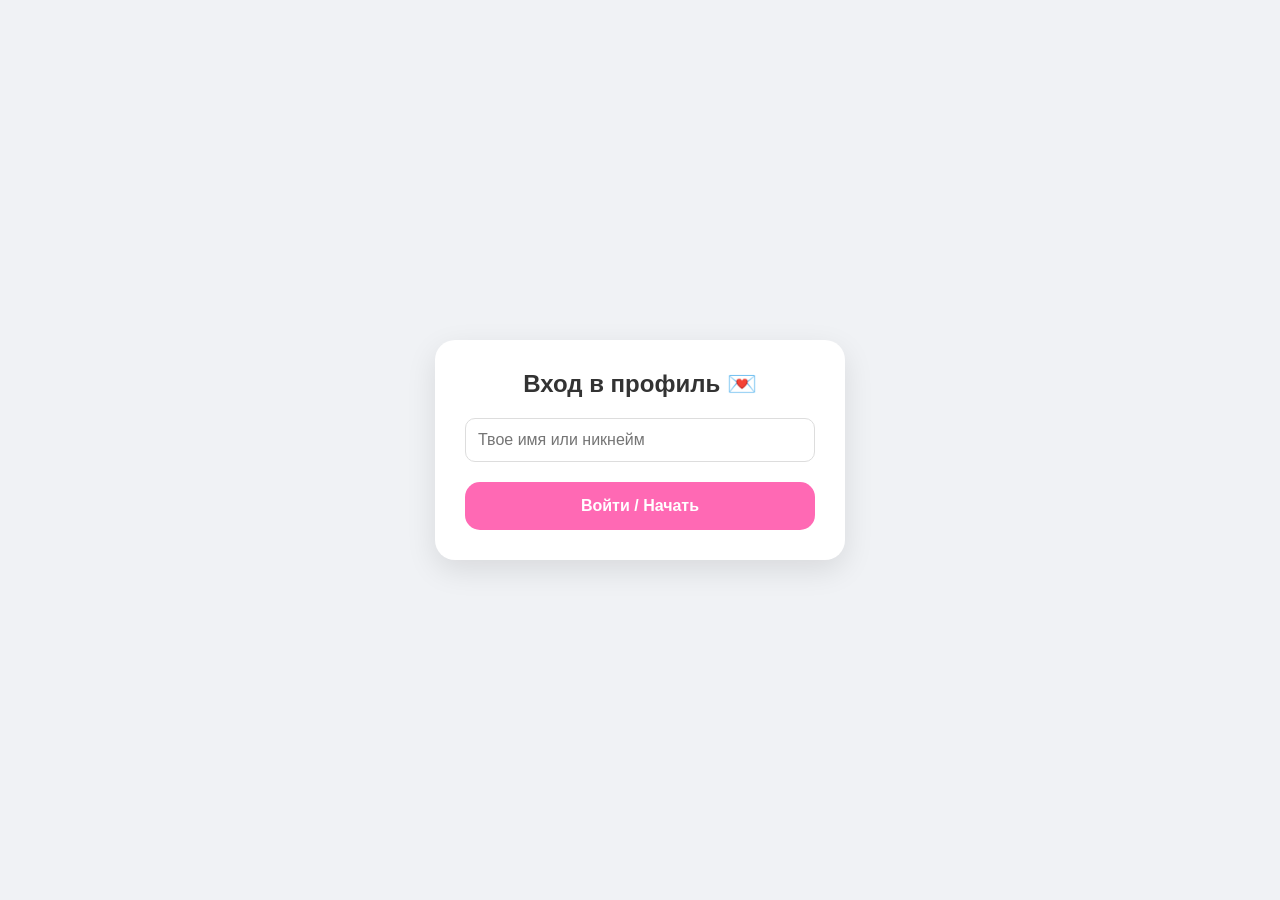
==== builder.html @ 4a89cd33 "new project" ====
<!DOCTYPE html>
<html lang="ru">
<head>
    <meta charset="UTF-8">
    <meta name="viewport" content="width=device-width, initial-scale=1.0">
    <title>Конструктор Живой Открытки</title>
    <link rel="stylesheet" href="builder.css">
</head>
<body>

    <!-- ЭКРАН 1: АВТОРИЗАЦИЯ -->
    <div id="screen-auth" class="screen">
        <div class="auth-box">
            <h2>Вход в профиль 💌</h2>
            <input type="text" id="usernameInput" placeholder="Твое имя или никнейм">
            <button class="generate-btn" style="margin-top: 5px;" onclick="login()">Войти / Начать</button>
        </div>
    </div>

    <!-- ЭКРАН 2: ДАШБОРД (ВЫБОР ТЕМЫ) -->
    <div id="screen-dashboard" class="screen">
        <div class="dashboard-header">
            <div style="font-weight: bold; font-size: 18px;">Привет, <span id="userNameDisplay">Имя</span>! 👋</div>
            <button class="logout-btn" onclick="logout()">Выйти</button>
        </div>

        <h3 style="color: #333; margin-top: 0; align-self: flex-start;">Для кого создаем открытку?</h3>
        <!-- Сетка плиток (Темы) -->
        <div class="themes-grid" id="themesContainer"></div>

        <!-- Секция сохраненных открыток -->
        <div class="saved-cards-section">
            <h3 style="color: #333; margin-top: 0;">Мои открытки 🗂️</h3>
            <div id="savedCardsContainer">
                <!-- Сюда скрипт вставит купленные открытки -->
            </div>
        </div>
    </div>

    <!-- ЭКРАН 3: КОНСТРУКТОР -->
    <div id="screen-builder" class="screen">
        <button class="nav-btn" style="background: #95a5a6; margin-bottom: 15px; align-self: flex-start;" onclick="showScreen('screen-dashboard')">⬅ Назад к темам</button>

        <div class="builder-container">
            <div class="header">
                <button class="nav-btn" id="prevBtn" onclick="prevSlide()">&lt;</button>
                <span id="slideCounter">Карточка 1 / 1</span>
                <button class="nav-btn" id="nextBtn" onclick="nextSlide()">&gt;</button>
                <button class="add-btn" onclick="addSlide()">+ Добавить</button>
            </div>

            <div class="card-editor">
                <!-- Поле названия (будет видно только на 1-м слайде) -->
                <input type="text" id="cardNameInput" placeholder="Название открытки (напр: Маме)" oninput="saveCardName()" style="border: 2px solid #ff69b4; background: #fff0f5;">

                <input type="text" id="headerInput" placeholder="Заголовок (например: Привет!)" oninput="saveCurrentSlide()">
                
                <div class="image-selector" onclick="openGifModal()">
                    <span id="imagePlaceholderText">Нажми, чтобы выбрать GIF</span>
                    <img id="imagePreview" src="" alt="Выбранная гифка" style="display: none;">
                </div>

                <textarea id="messageInput" placeholder="Основной текст сообщения..." oninput="saveCurrentSlide()"></textarea>

                <!-- Кнопка удаления -->
                <button class="delete-btn" id="deleteSlideBtn" onclick="deleteSlide()">🗑️ Удалить эту карточку</button>
            </div>

            <button class="generate-btn" onclick="finishCard()">Готово! (Перейти к отправке)</button>

            <!-- Модалка ГИФОК -->
            <div class="gif-modal" id="gifModal">
                <div class="close-modal" onclick="closeGifModal()">✖ Закрыть</div>
                <h3 style="margin-top: 0;">Выбери категорию:</h3>
                <div id="categoryTags" class="tags-container"></div>
                <div class="custom-url-box">
                    <input type="text" id="customUrlInput" placeholder="Или вставь свою ссылку на картинку...">
                    <button onclick="useCustomUrl()">Ок</button>
                </div>
                <div class="gif-grid" id="gifResults"></div>
            </div>

            <!-- Модалка ФИНАЛА (Оплата/Скачивание) -->
            <div class="gif-modal" id="finishModal">
                <div class="close-modal" onclick="closeFinishModal()">✖ Закрыть</div>
                
                <div id="paywallStep">
                    <h2 style="text-align: center; margin-top:0;">Открытка готова! 🎉</h2>
                    <p style="text-align: center; color: #555;">Оплатите, чтобы скачать или отправить.</p>
                    <button class="generate-btn" style="background: #f1c40f; color: #333;" onclick="simulatePayment()">Оплатить 99₽ (Заглушка)</button>
                </div>

                <div id="actionStep" style="display: none; text-align: center;">
                    <h2 style="margin-top:0;">Успешно! 💖</h2>
                    <div style="display: flex; gap: 10px; flex-direction: column;">
                        <button class="generate-btn" style="margin-top: 0; background: #25D366;" onclick="shareCard()">📲 Отправить в чат</button>
                        <button class="generate-btn" style="margin-top: 0; background: #3498db;" onclick="downloadCard()">📥 Скачать файл</button>
                        <button class="generate-btn" style="margin-top: 0; background: #95a5a6;" onclick="goToDashboard()">🏠 На главную</button>
                    </div>
                </div>
            </div>
        </div>
    </div>

    <script src="gifs.js" defer></script>
    <script src="builder.js" defer></script>
</body>
</html>
---- builder.css ----
body {
    font-family: 'Segoe UI', Tahoma, Geneva, Verdana, sans-serif;
    background-color: #f0f2f5;
    margin: 0;
    display: flex;
    justify-content: center;
    align-items: center;
    min-height: 100vh;
    overflow-x: hidden; /* Защита от горизонтального скролла */
}

/* --- СИСТЕМА ЭКРАНОВ (Именно она у тебя сломалась) --- */
.screen {
    display: none !important; /* Строго скрываем все экраны */
    width: 100%;
    max-width: 450px;
    flex-direction: column;
    align-items: center;
    padding: 20px;
    box-sizing: border-box;
}

.screen.active {
    display: flex !important; /* Строго показываем только активный */
    animation: fadeInStandard 0.4s ease-in-out;
}

/* --- ВХОД И РЕГИСТРАЦИЯ --- */
.auth-box {
    background: white; padding: 30px; border-radius: 20px;
    box-shadow: 0 10px 30px rgba(0,0,0,0.1); width: 100%; text-align: center;
    box-sizing: border-box;
}
.auth-box h2 { margin-top: 0; color: #333; }
.auth-box input { margin-bottom: 15px; }

/* --- ДАШБОРД И ПЛИТКИ --- */
.dashboard-header {
    background: white; padding: 20px; border-radius: 20px;
    box-shadow: 0 5px 15px rgba(0,0,0,0.05); width: 100%;
    margin-bottom: 20px; display: flex; justify-content: space-between;
    align-items: center; box-sizing: border-box;
}
.logout-btn { background: #e74c3c; color: white; border: none; padding: 8px 15px; border-radius: 10px; cursor: pointer; }

.themes-grid { display: grid; grid-template-columns: 1fr 1fr; gap: 15px; width: 100%; }
.theme-tile {
    height: 120px; border-radius: 20px; border: none;
    color: white; font-size: 16px; font-weight: bold;
    text-shadow: 0 2px 4px rgba(0,0,0,0.5); cursor: pointer; 
    box-shadow: 0 5px 15px rgba(0,0,0,0.1); transition: transform 0.2s; 
    display: flex; justify-content: center; align-items: center; text-align: center; padding: 10px;
}
.theme-tile:hover { transform: scale(1.05); }

/* --- СОХРАНЕННЫЕ ОТКРЫТКИ --- */
.saved-cards-section { width: 100%; margin-top: 30px; text-align: left; }
.saved-card-item {
    background: white; padding: 15px; border-radius: 15px;
    box-shadow: 0 4px 10px rgba(0,0,0,0.05); display: flex; 
    justify-content: space-between; align-items: center; margin-bottom: 10px;
}
.saved-card-info h4 { margin: 0 0 5px 0; color: #333; }
.saved-card-info p { margin: 0; font-size: 12px; color: #888; }
.download-mini-btn {
    background: #3498db; color: white; border: none;
    padding: 8px 12px; border-radius: 10px; cursor: pointer; font-size: 14px; font-weight: bold;
}

/* --- БИЛДЕР (ОТКРЫТКА) --- */
.builder-container {
    background: white; padding: 20px; border-radius: 20px;
    box-shadow: 0 10px 30px rgba(0,0,0,0.1); width: 100%; box-sizing: border-box; position: relative;
}

.header { display: flex; justify-content: space-between; align-items: center; margin-bottom: 20px; }
.nav-btn, .add-btn { color: white; border: none; padding: 8px 15px; border-radius: 10px; cursor: pointer; font-weight: bold; }
.nav-btn { background: #bdc3c7; }
.nav-btn:disabled { opacity: 0.5; cursor: not-allowed; }
.add-btn { background: #2ecc71; }
.delete-btn {
    background: #e74c3c; color: white; border: none; padding: 12px; border-radius: 10px;
    font-size: 16px; font-weight: bold; cursor: pointer; width: 100%; margin-top: 5px; transition: 0.2s;
}
.delete-btn:disabled { background: #f5b7b1; cursor: not-allowed; }

.card-editor { display: flex; flex-direction: column; gap: 15px; }
input[type="text"], textarea {
    width: 100%; padding: 12px; border: 1px solid #ddd;
    border-radius: 10px; font-size: 16px; box-sizing: border-box; font-family: inherit;
}
textarea { resize: vertical; min-height: 120px; }

.image-selector {
    border: 2px dashed #ff69b4; border-radius: 15px; height: 200px;
    display: flex; justify-content: center; align-items: center; cursor: pointer;
    background-color: #fff0f5; color: #ff69b4; font-weight: bold; overflow: hidden; position: relative;
}
.image-selector img {
    width: 100%; height: 100%; object-fit: contain; position: absolute; top: 0; left: 0; background: white;
}

/* --- ОКНА (МОДАЛКИ) И ТЕГИ --- */
.gif-modal {
    display: none; position: absolute; top: 0; left: 0; width: 100%; height: 100%;
    background: white; border-radius: 20px; z-index: 100; flex-direction: column;
    padding: 20px; box-sizing: border-box; box-shadow: 0 10px 30px rgba(0,0,0,0.2);
}
.close-modal { align-self: flex-end; cursor: pointer; color: #888; font-weight: bold; margin-bottom: 10px; }

.tags-container {
    display: flex; gap: 10px; overflow-x: auto; white-space: nowrap; flex-wrap: nowrap;
    padding-bottom: 10px; -ms-overflow-style: none; scrollbar-width: none;
}
.tags-container::-webkit-scrollbar { display: none; }
.tags-container button { flex-shrink: 0; }

.custom-url-box { display: flex; gap: 10px; margin-bottom: 15px; }
.custom-url-box button { padding: 10px; background: #2ecc71; color: white; border: none; border-radius: 8px; cursor: pointer; }

.gif-grid { display: flex; flex-wrap: wrap; gap: 10px; overflow-y: auto; }
.gif-grid img { width: calc(50% - 5px); height: 120px; object-fit: cover; border-radius: 10px; cursor: pointer; }

.generate-btn {
    width: 100%; margin-top: 20px; padding: 15px; background: #ff69b4; color: white; border: none;
    border-radius: 15px; font-size: 16px; font-weight: bold; cursor: pointer;
}

.fade-transition { animation: fadeInStandard 0.4s ease-in-out; }
@keyframes fadeInStandard {
    0% { opacity: 0; transform: translateY(10px); }
    100% { opacity: 1; transform: translateY(0); }
}
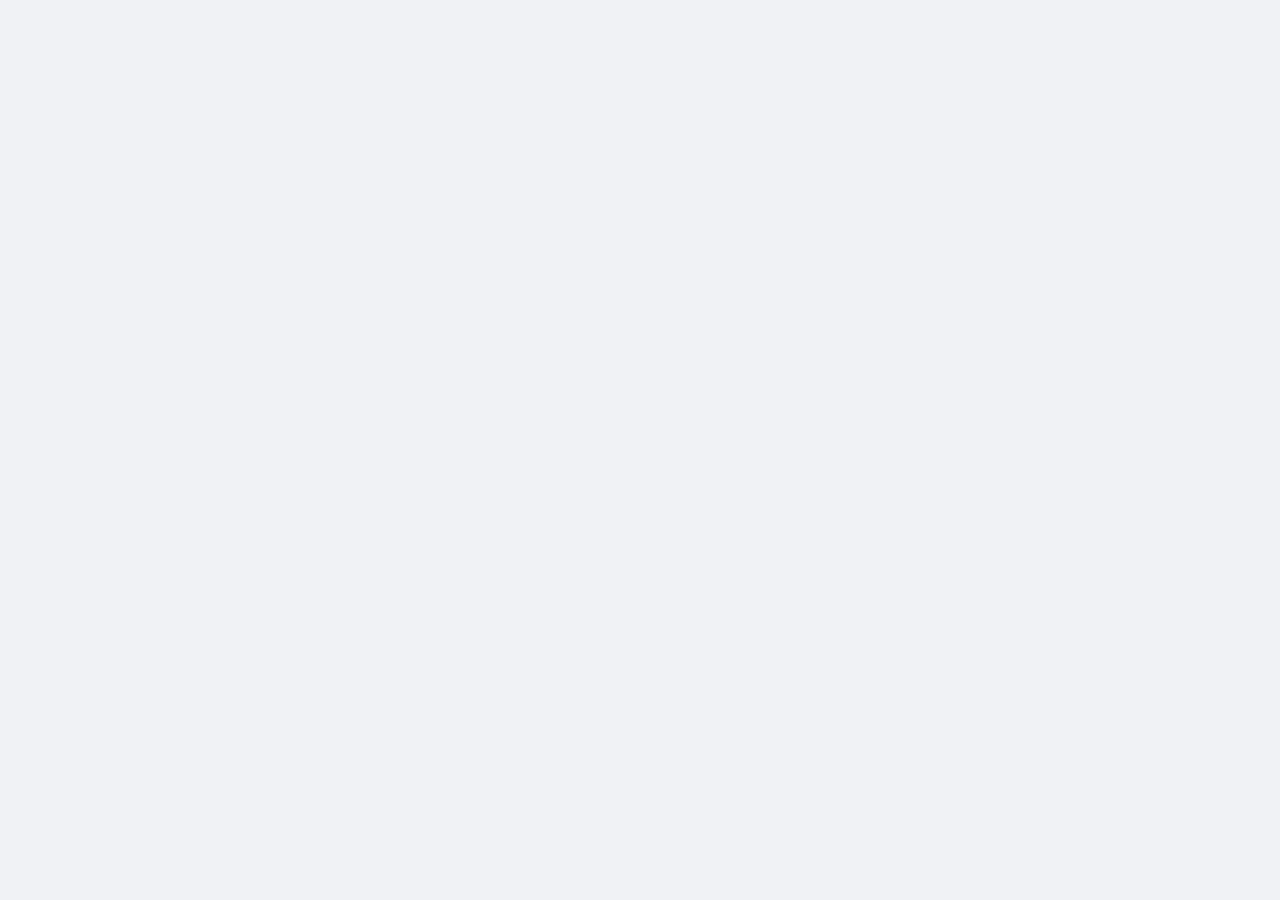
==== commit cad59432: "Кнопоки в билдере" ====
--- a/builder.html
+++ b/builder.html
@@ -5,6 +5,7 @@
     <meta name="viewport" content="width=device-width, initial-scale=1.0">
     <title>Конструктор Живой Открытки</title>
     <link rel="stylesheet" href="builder.css">
+    <script src="https://cdnjs.cloudflare.com/ajax/libs/lz-string/1.5.0/lz-string.min.js"></script>
 </head>
 <body>
 
--- a/builder.css
+++ b/builder.css
@@ -74,10 +74,15 @@
 }
 
 .header { display: flex; justify-content: space-between; align-items: center; margin-bottom: 20px; }
-.nav-btn, .add-btn { color: white; border: none; padding: 8px 15px; border-radius: 10px; cursor: pointer; font-weight: bold; }
+.nav-btn, .add-btn { color: white; border: none; padding: 6px 12px; border-radius: 10px; cursor: pointer; font-weight: bold; }
 .nav-btn { background: #bdc3c7; }
 .nav-btn:disabled { opacity: 0.5; cursor: not-allowed; }
-.add-btn { background: #2ecc71; }
+.add-btn { 
+    background: #2ecc71; 
+    padding: 6px 10px; /* Уменьшаем отступы внутри кнопки (было 8px 15px) */
+    font-size: 13px;   /* Уменьшаем размер самого текста */
+    margin-left: 5px;  /* Небольшой отступ слева, чтобы не прилипала к стрелочке */
+}
 .delete-btn {
     background: #e74c3c; color: white; border: none; padding: 12px; border-radius: 10px;
     font-size: 16px; font-weight: bold; cursor: pointer; width: 100%; margin-top: 5px; transition: 0.2s;
@@ -130,4 +135,11 @@
 @keyframes fadeInStandard {
     0% { opacity: 0; transform: translateY(10px); }
     100% { opacity: 1; transform: translateY(0); }
+}
+
+#slideCounter {
+    font-size: 13px; /* Делаем шрифт меньше (стандартный около 16px) */
+    color: #666; /* Чуть приглушаем цвет, чтобы не отвлекал от кнопок */
+    text-align: center;
+    flex-grow: 1; /* Чтобы счетчик ровно стоял по центру между кнопками */
 }
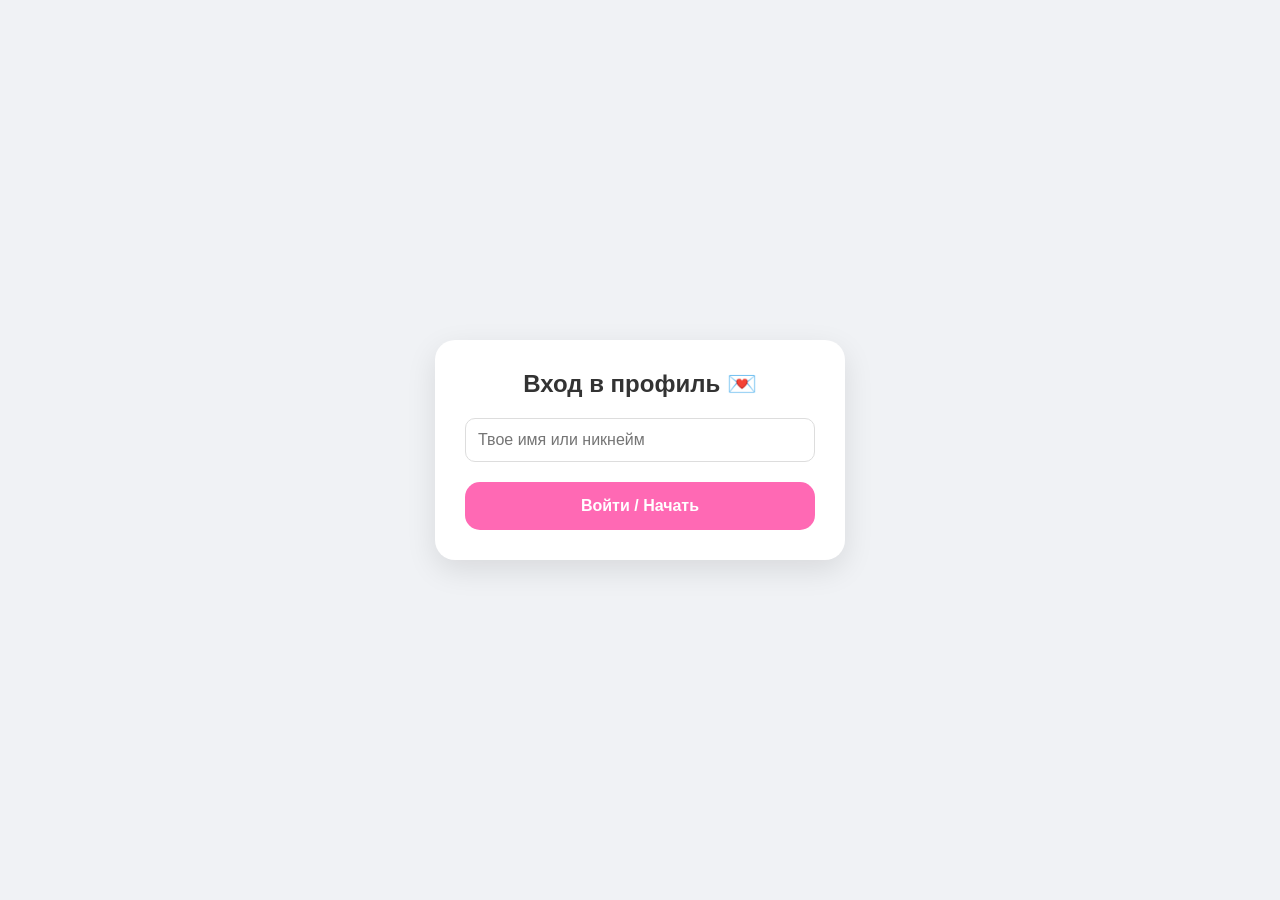
==== commit f7d8e391: "я хуй знает, был белый экран потом чето я нахуярил и всерм стало" ====
--- a/builder.html
+++ b/builder.html
@@ -4,8 +4,8 @@
     <meta charset="UTF-8">
     <meta name="viewport" content="width=device-width, initial-scale=1.0">
     <title>Конструктор Живой Открытки</title>
+    <script src="https://cdnjs.cloudflare.com/ajax/libs/lz-string/1.5.0/lz-string.min.js"></script>
     <link rel="stylesheet" href="builder.css">
-    <script src="https://cdnjs.cloudflare.com/ajax/libs/lz-string/1.5.0/lz-string.min.js"></script>
 </head>
 <body>
 
@@ -103,7 +103,7 @@
         </div>
     </div>
 
-    <script src="gifs.js" defer></script>
-    <script src="builder.js" defer></script>
+    <script src="gifs.js" ></script>
+    <script src="builder.js" ></script>
 </body>
 </html>
--- a/builder.css
+++ b/builder.css
@@ -74,6 +74,12 @@
 }
 
 .header { display: flex; justify-content: space-between; align-items: center; margin-bottom: 20px; }
+#slideCounter {
+    font-size: 13px; /* Делаем шрифт меньше (стандартный около 16px) */
+    color: #666; /* Чуть приглушаем цвет, чтобы не отвлекал от кнопок */
+    text-align: center;
+    flex-grow: 1; /* Чтобы счетчик ровно стоял по центру между кнопками */
+}
 .nav-btn, .add-btn { color: white; border: none; padding: 6px 12px; border-radius: 10px; cursor: pointer; font-weight: bold; }
 .nav-btn { background: #bdc3c7; }
 .nav-btn:disabled { opacity: 0.5; cursor: not-allowed; }
@@ -137,9 +143,3 @@
     100% { opacity: 1; transform: translateY(0); }
 }
 
-#slideCounter {
-    font-size: 13px; /* Делаем шрифт меньше (стандартный около 16px) */
-    color: #666; /* Чуть приглушаем цвет, чтобы не отвлекал от кнопок */
-    text-align: center;
-    flex-grow: 1; /* Чтобы счетчик ровно стоял по центру между кнопками */
-}
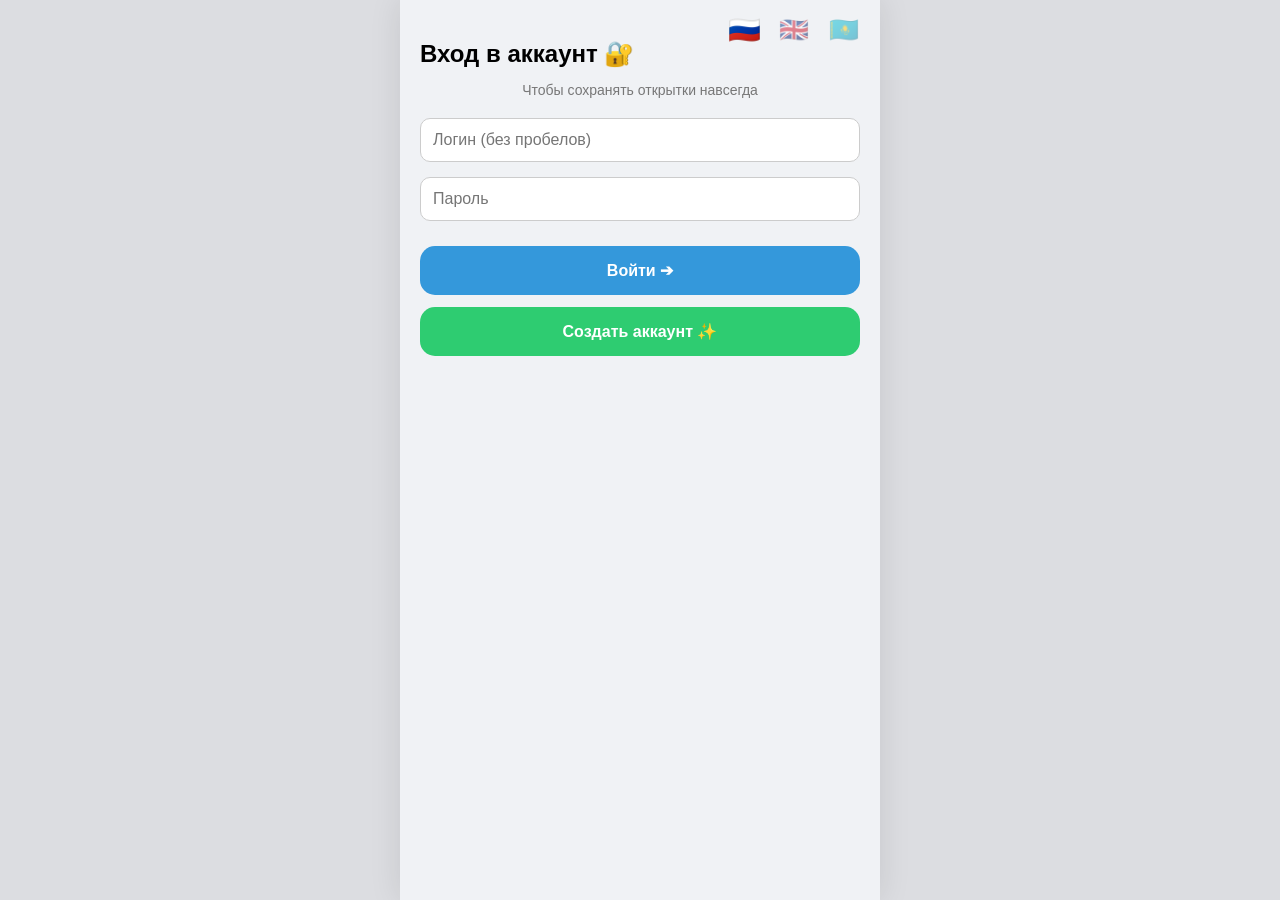
==== commit ae7863b4: "v0.5 worked версия" ====
--- a/builder.html
+++ b/builder.html
@@ -4,106 +4,206 @@
     <meta charset="UTF-8">
     <meta name="viewport" content="width=device-width, initial-scale=1.0">
     <title>Конструктор Живой Открытки</title>
-    <script src="https://cdnjs.cloudflare.com/ajax/libs/lz-string/1.5.0/lz-string.min.js"></script>
     <link rel="stylesheet" href="builder.css">
 </head>
 <body>
 
-    <!-- ЭКРАН 1: АВТОРИЗАЦИЯ -->
-    <div id="screen-auth" class="screen">
-        <div class="auth-box">
-            <h2>Вход в профиль 💌</h2>
-            <input type="text" id="usernameInput" placeholder="Твое имя или никнейм">
-            <button class="generate-btn" style="margin-top: 5px;" onclick="login()">Войти / Начать</button>
-        </div>
-    </div>
-
-    <!-- ЭКРАН 2: ДАШБОРД (ВЫБОР ТЕМЫ) -->
+    <div id="screen-auth" class="screen active">
+        <div style="position: absolute; top: 15px; right: 15px; display: flex; gap: 8px; z-index: 10;">
+            <button class="lang-btn" data-lang="ru" onclick="changeLang('ru')" style="background:none; border:none; cursor:pointer; font-size:24px; transition: 0.2s;">🇷🇺</button>
+            <button class="lang-btn" data-lang="en" onclick="changeLang('en')" style="background:none; border:none; cursor:pointer; font-size:24px; transition: 0.2s;">🇬🇧</button>
+            <button class="lang-btn" data-lang="kz" onclick="changeLang('kz')" style="background:none; border:none; cursor:pointer; font-size:24px; transition: 0.2s;">🇰🇿</button>
+        </div>
+
+        <div class="card" style="max-height: 420px; justify-content: center;">
+            <h2 style="margin-bottom: 5px;" data-i18n="auth_title">Вход в аккаунт 🔐</h2>
+            <p style="text-align: center; color: #777; font-size: 14px; margin-bottom: 20px;" data-i18n="auth_sub">Чтобы сохранять открытки навсегда</p>
+            
+            <input type="text" id="usernameInput" data-i18n="login_ph" placeholder="Логин (без пробелов)" style="width: 100%; padding: 12px; margin-bottom: 15px; border-radius: 10px; border: 1px solid #ccc; box-sizing: border-box; font-size: 16px;">
+            <input type="password" id="passwordInput" data-i18n="pass_ph" placeholder="Пароль" style="width: 100%; padding: 12px; margin-bottom: 25px; border-radius: 10px; border: 1px solid #ccc; box-sizing: border-box; font-size: 16px;">
+            
+            <button class="generate-btn" style="background: #3498db; margin-bottom: 12px; margin-top: 0;" onclick="loginUser()" data-i18n="btn_in">Войти ➔</button>
+            <button class="generate-btn" style="background: #2ecc71; margin-top: 0;" onclick="registerUser()" data-i18n="btn_up">Создать аккаунт ✨</button>
+        </div>
+    </div>
+
     <div id="screen-dashboard" class="screen">
-        <div class="dashboard-header">
-            <div style="font-weight: bold; font-size: 18px;">Привет, <span id="userNameDisplay">Имя</span>! 👋</div>
-            <button class="logout-btn" onclick="logout()">Выйти</button>
-        </div>
-
-        <h3 style="color: #333; margin-top: 0; align-self: flex-start;">Для кого создаем открытку?</h3>
-        <!-- Сетка плиток (Темы) -->
+        <div class="dashboard-header" style="display: flex; justify-content: space-between; align-items: center; margin-bottom: 20px; flex-wrap: wrap; gap: 10px; background: white; padding: 15px; border-radius: 15px; box-shadow: 0 4px 10px rgba(0,0,0,0.05);">
+            
+            <h2 style="margin: 0; font-size: 20px; color: #2c3e50;"><span id="greetingTextBase">Привет, </span><span id="userNameDisplay">Имя</span>! 👋</h2>
+            
+            <div style="display: flex; gap: 10px; align-items: center; flex-wrap: wrap;">
+                <div style="background: #f0f2f5; color: #2c3e50; padding: 8px 12px; border-radius: 10px; font-weight: bold; font-size: 15px; display: flex; align-items: center; gap: 8px;">
+                    💌 <span id="balanceDisplay">0</span>
+                </div>
+                <button onclick="openShopModal()" style="background: #f39c12; color: white; border: none; border-radius: 10px; padding: 8px 15px; cursor: pointer; font-weight: bold; font-size: 14px; box-shadow: 0 2px 5px rgba(0,0,0,0.1);" data-i18n="shop">Магазин 🛍️</button>
+                <button onclick="logout()" style="background: #e74c3c; color: white; border: none; border-radius: 10px; padding: 8px 15px; cursor: pointer; font-weight: bold; font-size: 14px; box-shadow: 0 2px 5px rgba(0,0,0,0.1);" data-i18n="logout">Выйти</button>
+                
+                <div style="display: flex; gap: 5px; background: #f0f2f5; padding: 4px 8px; border-radius: 10px;">
+                    <button class="lang-btn" data-lang="ru" onclick="changeLang('ru')" style="background:none; border:none; cursor:pointer; font-size:16px;">🇷🇺</button>
+                    <button class="lang-btn" data-lang="en" onclick="changeLang('en')" style="background:none; border:none; cursor:pointer; font-size:16px;">🇬🇧</button>
+                    <button class="lang-btn" data-lang="kz" onclick="changeLang('kz')" style="background:none; border:none; cursor:pointer; font-size:16px;">🇰🇿</button>
+                </div>
+            </div>
+        </div>
+
+        <div id="freeCardsDisplay" style="display: none; background: #e8f8f5; color: #16a085; padding: 12px; border-radius: 10px; margin-bottom: 20px; text-align: center; font-size: 15px; border: 1px dashed #1abc9c; width: 100%; box-sizing: border-box;"></div>
+
+        <h3 style="color: #333; margin-top: 0; align-self: flex-start;" data-i18n="themes_title">Для кого создаем открытку?</h3>
         <div class="themes-grid" id="themesContainer"></div>
 
-        <!-- Секция сохраненных открыток -->
         <div class="saved-cards-section">
-            <h3 style="color: #333; margin-top: 0;">Мои открытки 🗂️</h3>
-            <div id="savedCardsContainer">
-                <!-- Сюда скрипт вставит купленные открытки -->
-            </div>
-        </div>
-    </div>
-
-    <!-- ЭКРАН 3: КОНСТРУКТОР -->
+            <h3 style="color: #333; margin-top: 0;" data-i18n="my_cards">Мои открытки 🗂️</h3>
+            <div id="savedCardsContainer"></div>
+        </div>
+    </div>
+
     <div id="screen-builder" class="screen">
-        <button class="nav-btn" style="background: #95a5a6; margin-bottom: 15px; align-self: flex-start;" onclick="showScreen('screen-dashboard')">⬅ Назад к темам</button>
+        <button class="nav-btn" style="background: #95a5a6; margin-bottom: 15px; align-self: flex-start;" onclick="showScreen('screen-dashboard')" data-i18n="back_themes">⬅ Назад к темам</button>
 
         <div class="builder-container">
             <div class="header">
                 <button class="nav-btn" id="prevBtn" onclick="prevSlide()">&lt;</button>
                 <span id="slideCounter">Карточка 1 / 1</span>
                 <button class="nav-btn" id="nextBtn" onclick="nextSlide()">&gt;</button>
-                <button class="add-btn" onclick="addSlide()">+ Добавить</button>
+                <button class="add-btn" onclick="addSlide()" data-i18n="add_slide">+ Добавить</button>
             </div>
 
             <div class="card-editor">
-                <!-- Поле названия (будет видно только на 1-м слайде) -->
-                <input type="text" id="cardNameInput" placeholder="Название открытки (напр: Маме)" oninput="saveCardName()" style="border: 2px solid #ff69b4; background: #fff0f5;">
-
-                <input type="text" id="headerInput" placeholder="Заголовок (например: Привет!)" oninput="saveCurrentSlide()">
+                <input type="text" id="cardNameInput" data-i18n="card_name_ph" placeholder="Название открытки (напр: Маме)" oninput="saveCardName()" style="border: 2px solid #ff69b4; background: #fff0f5;">
+                <div id="interactiveFeaturesBlock" style="background: #fff4f4; padding: 15px; border-radius: 12px; margin-bottom: 15px; border: 1px dashed #ff9ff3;">
+                    <h4 style="margin-top: 0; margin-bottom: 10px; color: #f368e0;" data-i18n="int_features">Интерактивные фишки 🪄</h4>
+                    <input type="text" id="hiddenMessageInput" data-i18n="hidden_msg_ph" placeholder="Скрытое послание (появится по клику на 💖)" style="width: 100%; margin-bottom: 10px; padding: 10px; border-radius: 8px; border: 1px solid #ff9ff3; box-sizing: border-box;">
+                    <label style="display: flex; align-items: center; gap: 10px; cursor: pointer; color: #555; font-size: 14px; font-weight: bold;">
+                        <input type="checkbox" id="runawayBtnCheckbox" style="transform: scale(1.2);"> <span data-i18n="runaway_btn">Добавить убегающую кнопку "Закрыть" 🏃‍♂️</span>
+                    </label>
+                </div>
+                <input type="text" id="headerInput" data-i18n="header_ph" placeholder="Заголовок (например: Привет!)" oninput="saveCurrentSlide()">
                 
                 <div class="image-selector" onclick="openGifModal()">
-                    <span id="imagePlaceholderText">Нажми, чтобы выбрать GIF</span>
+                    <span id="imagePlaceholderText" data-i18n="img_ph">Нажми, чтобы выбрать GIF</span>
                     <img id="imagePreview" src="" alt="Выбранная гифка" style="display: none;">
                 </div>
 
-                <textarea id="messageInput" placeholder="Основной текст сообщения..." oninput="saveCurrentSlide()"></textarea>
-
-                <!-- Кнопка удаления -->
-                <button class="delete-btn" id="deleteSlideBtn" onclick="deleteSlide()">🗑️ Удалить эту карточку</button>
-            </div>
-
-            <button class="generate-btn" onclick="finishCard()">Готово! (Перейти к отправке)</button>
-
-            <!-- Модалка ГИФОК -->
-            <div class="gif-modal" id="gifModal">
-                <div class="close-modal" onclick="closeGifModal()">✖ Закрыть</div>
-                <h3 style="margin-top: 0;">Выбери категорию:</h3>
-                <div id="categoryTags" class="tags-container"></div>
-                <div class="custom-url-box">
-                    <input type="text" id="customUrlInput" placeholder="Или вставь свою ссылку на картинку...">
-                    <button onclick="useCustomUrl()">Ок</button>
-                </div>
-                <div class="gif-grid" id="gifResults"></div>
-            </div>
-
-            <!-- Модалка ФИНАЛА (Оплата/Скачивание) -->
-            <div class="gif-modal" id="finishModal">
-                <div class="close-modal" onclick="closeFinishModal()">✖ Закрыть</div>
-                
-                <div id="paywallStep">
-                    <h2 style="text-align: center; margin-top:0;">Открытка готова! 🎉</h2>
-                    <p style="text-align: center; color: #555;">Оплатите, чтобы скачать или отправить.</p>
-                    <button class="generate-btn" style="background: #f1c40f; color: #333;" onclick="simulatePayment()">Оплатить 99₽ (Заглушка)</button>
-                </div>
-
-                <div id="actionStep" style="display: none; text-align: center;">
-                    <h2 style="margin-top:0;">Успешно! 💖</h2>
-                    <div style="display: flex; gap: 10px; flex-direction: column;">
-                        <button class="generate-btn" style="margin-top: 0; background: #25D366;" onclick="shareCard()">📲 Отправить в чат</button>
-                        <button class="generate-btn" style="margin-top: 0; background: #3498db;" onclick="downloadCard()">📥 Скачать файл</button>
-                        <button class="generate-btn" style="margin-top: 0; background: #95a5a6;" onclick="goToDashboard()">🏠 На главную</button>
-                    </div>
-                </div>
-            </div>
-        </div>
-    </div>
-
-    <script src="gifs.js" ></script>
-    <script src="builder.js" ></script>
+                <textarea id="messageInput" data-i18n="msg_ph" placeholder="Основной текст сообщения..." oninput="saveCurrentSlide()"></textarea>
+                <button class="delete-btn" id="deleteSlideBtn" onclick="deleteSlide()" data-i18n="delete_card">🗑️ Удалить эту карточку</button>
+            </div>
+
+            <button class="generate-btn" onclick="finishCard()" data-i18n="btn_ready">Готово! (Перейти к отправке)</button>
+        </div> 
+    </div> 
+
+    <div class="gif-modal" id="customThemeModal" style="z-index: 105;">
+        <div class="close-modal" onclick="closeCustomThemeModal()" data-i18n="close_btn">✖ Закрыть</div>
+        <h3 style="margin-top: 0;" data-i18n="custom_design">Свой дизайн ✨</h3>
+        <div class="card-editor" style="gap: 10px;">
+            <label style="font-weight: bold; color: #555;" data-i18n="who_is_card">Кому открытка?</label>
+            <input type="text" id="customThemeName" placeholder="Например: Любимому коту 🐈">
+            
+            <label style="font-weight: bold; color: #555; margin-top: 10px;" data-i18n="bg_music">Музыка фона</label>
+            <button id="customMusicBtn" style="width: 100%; background: #3498db; color: white; padding: 12px; border: none; border-radius: 10px; font-size: 16px; font-weight: bold; cursor: pointer;" onclick="openMusicModal()" data-i18n="choose_music">🎵 Выбрать музыку</button>
+            
+            <label style="font-weight: bold; color: #555; margin-top: 10px;" data-i18n="bg_emoji">Эмодзи для фона (1-2 шт)</label>
+            <input type="text" id="customThemeEmoji" placeholder="Например: 🐾" maxlength="4" oninput="this.value = this.value.replace(/[a-zA-Zа-яА-Я0-9\s.,!?]/g, '')">
+            
+            <label style="font-weight: bold; color: #555; margin-top: 10px;" data-i18n="bg_color">Цвет фона</label>
+            <div style="display: flex; gap: 10px; margin-top: 5px; flex-wrap: wrap;" id="colorPresetsContainer">
+                <div style="width: 35px; height: 35px; border-radius: 50%; cursor: pointer; background: #ffb6c1; border: 1px solid rgba(0,0,0,0.1);" onclick="setCustomColor('#ffb6c1')"></div>
+                <div style="width: 35px; height: 35px; border-radius: 50%; cursor: pointer; background: #a8e6cf; border: 1px solid rgba(0,0,0,0.1);" onclick="setCustomColor('#a8e6cf')"></div>
+                <div style="width: 35px; height: 35px; border-radius: 50%; cursor: pointer; background: #ffd3b6; border: 1px solid rgba(0,0,0,0.1);" onclick="setCustomColor('#ffd3b6')"></div>
+                <div style="width: 35px; height: 35px; border-radius: 50%; cursor: pointer; background: #a6c1ee; border: 1px solid rgba(0,0,0,0.1);" onclick="setCustomColor('#a6c1ee')"></div>
+                <div style="width: 35px; height: 35px; border-radius: 50%; cursor: pointer; background: #fdfd96; border: 1px solid rgba(0,0,0,0.1);" onclick="setCustomColor('#fdfd96')"></div>
+                <div style="position: relative; width: 35px; height: 35px; border-radius: 50%; overflow: hidden; border: 2px dashed #ccc; cursor: pointer; display: flex; align-items: center; justify-content: center; background: #fff;" title="Свой цвет">
+                    🎨
+                    <input type="color" onchange="setCustomColor(this.value)" style="opacity: 0; position: absolute; top: -10px; left: -10px; width: 200%; height: 200%; cursor: pointer;">
+                </div>
+            </div>
+            <div style="margin-top: 5px; color: #888; font-family: monospace; font-size: 14px;">Выбран: <span id="customColorHex">#ffb6c1</span></div>
+
+            <button class="generate-btn" style="margin-top: 20px;" onclick="startCustomTheme()" data-i18n="btn_create">Создать ➔</button>
+        </div>
+    </div>
+
+    <div class="gif-modal" id="gifModal" style="z-index: 105;">
+        <div class="close-modal" onclick="closeGifModal()" data-i18n="close_btn">✖ Закрыть</div>
+        <h3 style="margin-top: 0;" data-i18n="choose_cat">Выбери категорию:</h3>
+        <div id="categoryTags" class="tags-container"></div>
+        <div class="custom-url-box">
+            <input type="text" id="customUrlInput" data-i18n="custom_url_ph" placeholder="Или вставь свою ссылку...">
+            <button onclick="useCustomUrl()" data-i18n="btn_ok">Ок</button>
+        </div>
+        <div class="gif-grid" id="gifResults"></div>
+    </div>
+
+    <div class="gif-modal" id="musicModal" style="z-index: 106;">
+        <div class="close-modal" onclick="closeMusicModal()" data-i18n="close_btn">✖ Закрыть</div>
+        <h3 style="margin-top: 0;" data-i18n="music_title">Выбери музыку 🎵</h3>
+        <div class="custom-url-box" style="margin-bottom: 15px;">
+            <input type="text" id="musicSearchInput" data-i18n="music_search_ph" placeholder="Найти песню..." onkeypress="if(event.key === 'Enter') searchOnlineMusic()">
+            <button onclick="searchOnlineMusic()" style="background: #9b59b6;" data-i18n="music_search_btn">Поиск 🔍</button>
+        </div>
+        <div id="musicTags" class="tags-container"></div>
+        <div class="custom-url-box" style="margin-top: 5px; margin-bottom: 10px;">
+            <input type="text" id="customMusicUrlInput" data-i18n="music_url_ph" placeholder="Ссылка на .mp3 файл">
+            <button id="testMusicBtn" onclick="useMusicCustomUrl()" style="min-width: 80px;" data-i18n="btn_ok">Ок</button>
+        </div>
+        <div id="musicList" style="display: flex; flex-direction: column; gap: 10px; overflow-y: auto; padding-bottom: 20px;"></div>
+        <audio id="previewPlayer" src=""></audio>
+    </div>
+
+    <div class="gif-modal" id="finishModal" style="z-index: 110;">
+        <div id="actionStep" style="text-align: center;">
+            <h2 style="margin-top:0;" data-i18n="card_ready">Открытка готова! 💖</h2>
+            <div style="display: flex; gap: 10px; flex-direction: column;">
+                <button class="generate-btn" style="margin-top: 0; background: #25D366;" onclick="shareCard()" data-i18n="send_chat">📲 Отправить в чат</button>
+                <button class="generate-btn" style="margin-top: 0; background: #3498db;" onclick="downloadCard()" data-i18n="download_file">📥 Скачать файл</button>
+                <button class="generate-btn" style="margin-top: 0; background: #95a5a6;" onclick="goToDashboard()" data-i18n="go_home">🏠 На главную</button>
+            </div>
+        </div>
+    </div>
+
+    <div class="gif-modal" id="shopModal" style="z-index: 115; text-align: center;">
+        <div class="close-modal" onclick="closeShopModal()" data-i18n="close_btn">✖ Закрыть</div>
+        <h3 style="margin-top: 0; font-size: 24px;" data-i18n="shop_title">Магазин Открыток 🛍️</h3>
+        
+        <div id="shopPromoBanner" style="background: #dff9fb; color: #22a6b3; padding: 10px; border-radius: 10px; font-size: 14px; margin-bottom: 20px; font-weight: bold;" data-i18n="shop_promo">🎁 Первая покупка дает +3 бонусные открытки бесплатно!</div>
+        
+        <div style="display: flex; flex-direction: column; gap: 12px;">
+            <button onclick="simulatePurchase(5)" data-i18n="buy_5" style="background: #3498db; padding: 15px; border-radius: 12px; color: white; border: none; font-size: 16px; font-weight: bold; cursor: pointer;">5 шт. — 99 ₽</button>
+            <button onclick="simulatePurchase(10)" data-i18n="buy_10" style="background: #9b59b6; padding: 15px; border-radius: 12px; color: white; border: none; font-size: 16px; font-weight: bold; cursor: pointer;">10 шт. — 179 ₽</button>
+            <button onclick="simulatePurchase(50)" data-i18n="buy_50" style="background: #e74c3c; padding: 15px; border-radius: 12px; color: white; border: none; font-size: 16px; font-weight: bold; cursor: pointer;">50 шт. — 499 ₽</button>
+        </div>
+    </div>
+
+    <div class="gif-modal" id="outOfCardsModal" style="z-index: 115; text-align: center;">
+        <div class="close-modal" onclick="closeOutOfCardsModal()" data-i18n="close_btn">✖ Закрыть</div>
+        <h3 style="margin-top: 0; font-size: 24px;" data-i18n="out_of_cards">Открытки закончились 😔</h3>
+        <p style="color: #555; font-size: 15px; margin-bottom: 20px;" data-i18n="out_desc">Чтобы отправить эту открытку, пополните баланс.</p>
+        
+        <div style="display: flex; flex-direction: column; gap: 12px;">
+            <button onclick="buySingleAndSave()" id="buySingleBtn" data-i18n="buy_1" style="background: #2ecc71; padding: 15px; border-radius: 12px; color: white; border: none; font-size: 16px; font-weight: bold; cursor: pointer;">Купить 1 шт. — 59 ₽</button>
+            <div style="margin: 5px 0; color: #888; font-size: 14px;" data-i18n="or_word">или</div>            
+            <button onclick="closeOutOfCardsModal(); openShopModal();" style="background: #f39c12; padding: 15px; border-radius: 12px; color: white; border: none; font-size: 16px; font-weight: bold; cursor: pointer;" data-i18n="open_shop">Открыть магазин (Выгоднее! 🛍️)</button>
+        </div>
+    </div>
+
+    <div id="confirmOverlay" style="display: none; position: fixed; top: 0; left: 0; width: 100%; height: 100%; background: rgba(0,0,0,0.5); z-index: 999998;"></div>
+    <div id="confirmModal" style="display: none; position: fixed; top: 50%; left: 50%; transform: translate(-50%, -50%); background: white; padding: 25px; border-radius: 15px; box-shadow: 0 10px 30px rgba(0,0,0,0.2); z-index: 999999; text-align: center; width: 300px; max-width: 80%;">
+        <h3 style="margin-top: 0; color: #2c3e50; font-size: 20px;" data-i18n="confirm_title">Подтверждение</h3>
+        <p id="confirmMessage" style="color: #555; margin-bottom: 20px; font-size: 16px;">Вы уверены?</p>
+        <div style="display: flex; gap: 10px; justify-content: center;">
+            <button id="confirmYesBtn" style="background: #e74c3c; color: white; border: none; padding: 10px 20px; border-radius: 8px; cursor: pointer; font-weight: bold; width: 50%; font-size: 14px; box-shadow: 0 2px 5px rgba(0,0,0,0.1);" data-i18n="confirm_yes">Да</button>
+            <button id="confirmNoBtn" style="background: #95a5a6; color: white; border: none; padding: 10px 20px; border-radius: 8px; cursor: pointer; font-weight: bold; width: 50%; font-size: 14px; box-shadow: 0 2px 5px rgba(0,0,0,0.1);" data-i18n="confirm_no">Нет</button>
+        </div>
+    </div>
+
+    <div id="toastContainer" class="toast-container"></div>
+
+    <script src="lang.js?v=6"></script>
+    <script src="gifs.js"></script>
+    <script src="music.js"></script>
+    <script src="api_music.js"></script> 
+    <script src="generator.js?v=6"></script>
+    <script src="builder.js?v=6"></script>
 </body>
 </html>
--- a/builder.css
+++ b/builder.css
@@ -143,3 +143,192 @@
     100% { opacity: 1; transform: translateY(0); }
 }
 
+/* --- НОВЫЕ КНОПКИ ДЛЯ СОХРАНЕННЫХ ОТКРЫТОК --- */
+.saved-card-actions {
+    display: flex; gap: 8px; align-items: center;
+}
+.icon-btn {
+    background: #f0f2f5; border: none; padding: 8px 12px;
+    border-radius: 10px; cursor: pointer; font-size: 16px;
+    transition: 0.2s; display: flex; align-items: center; justify-content: center;
+}
+.icon-btn:hover { background: #e4e6e9; transform: scale(1.05); }
+.delete-icon { background: #fceceb; }
+.delete-icon:hover { background: #fadbd8; }
+
+/* --- ДИЗАЙН СОХРАНЕННЫХ ОТКРЫТОК В ДАШБОРДЕ --- */
+.saved-card-item {
+    display: flex;
+    align-items: center;
+    background: #ffffff;
+    border-radius: 15px;
+    padding: 12px;
+    margin-bottom: 12px;
+    box-shadow: 0 4px 10px rgba(0,0,0,0.05);
+    transition: transform 0.2s, box-shadow 0.2s;
+    border: 1px solid #f0f0f0;
+}
+
+.saved-card-item:hover {
+    transform: translateY(-2px);
+    box-shadow: 0 6px 15px rgba(0,0,0,0.1);
+}
+
+.saved-card-preview {
+    width: 60px;
+    height: 60px;
+    border-radius: 12px;
+    display: flex;
+    justify-content: center;
+    align-items: center;
+    font-size: 28px;
+    flex-shrink: 0;
+    box-shadow: inset 0 0 10px rgba(0,0,0,0.05);
+}
+
+.saved-card-info {
+    flex-grow: 1;
+    padding: 0 15px;
+    overflow: hidden;
+}
+
+.saved-card-name {
+    font-weight: bold;
+    color: #2c3e50;
+    font-size: 16px;
+    white-space: nowrap;
+    text-overflow: ellipsis;
+    overflow: hidden;
+}
+
+.saved-card-actions {
+    display: flex;
+    gap: 8px;
+}
+
+.saved-btn {
+    border: none;
+    padding: 8px 12px;
+    border-radius: 10px;
+    cursor: pointer;
+    font-weight: bold;
+    font-size: 14px;
+    transition: opacity 0.2s, transform 0.1s;
+}
+
+.saved-btn:active { transform: scale(0.95); }
+.saved-btn:hover { opacity: 0.85; }
+
+.share-btn { 
+    background: #3498db; 
+    color: white; 
+}
+
+.delete-btn { 
+    background: #ff4757; 
+    color: white; 
+    padding: 8px 12px; 
+}
+
+/* --- СИСТЕМА УВЕДОМЛЕНИЙ (TOASTS) --- */
+.toast-container {
+    position: fixed;
+    top: 20px;
+    right: 20px;
+    z-index: 99999; /* Поверх всего */
+    display: flex;
+    flex-direction: column;
+    gap: 10px;
+}
+
+.toast {
+    background: #fff;
+    color: #333;
+    padding: 15px 20px;
+    border-radius: 12px;
+    box-shadow: 0 5px 20px rgba(0,0,0,0.15);
+    min-width: 250px;
+    max-width: 350px;
+    font-size: 15px;
+    font-weight: 600;
+    display: flex;
+    justify-content: space-between;
+    align-items: center;
+    border-left: 5px solid gray; /* Дефолтный цвет */
+    cursor: pointer;
+    
+    /* Анимации появления и исчезновения */
+    animation: toastFadeIn 0.4s ease forwards;
+    transition: opacity 0.3s ease, transform 0.3s ease;
+}
+
+/* Цвета по типам */
+.toast.success { border-left-color: #2ecc71; color: #155724; background-color: #d4edda; }
+.toast.error   { border-left-color: #e74c3c; color: #721c24; background-color: #f8d7da; }
+
+/* Анимация появления */
+@keyframes toastFadeIn {
+    from { opacity: 0; transform: translateY(-20px) scale(0.9); }
+    to { opacity: 1; transform: translateY(0) scale(1); }
+}
+
+/* Класс для исчезновения */
+.toast.fade-out {
+    opacity: 0;
+    transform: translateX(100px);
+}
+
+/* --- МОБИЛЬНЫЙ ФОРМАТ ПРИЛОЖЕНИЯ --- */
+body {
+    background-color: #dcdde1; /* Темный фон по бокам на ПК */
+    margin: 0;
+    display: flex;
+    justify-content: center;
+    align-items: flex-start;
+    min-height: 100vh;
+}
+
+/* Ограничиваем главные экраны */
+.screen {
+    max-width: 480px !important;
+    width: 100%;
+    min-height: 100vh;
+    background: #f0f2f5;
+    box-shadow: 0 0 30px rgba(0,0,0,0.1);
+    position: relative;
+    box-sizing: border-box;
+    margin: 0 auto;
+}
+
+/* Ограничиваем все всплывающие окна (Модалки) */
+.gif-modal {
+    max-width: 480px !important;
+    width: 100%;
+    left: 50% !important;
+    transform: translateX(-50%) !important;
+    margin: 0 auto;
+    box-sizing: border-box;
+}
+
+/* Ограничиваем окно подтверждения (Confirm) */
+#confirmModal {
+    max-width: 350px !important;
+    width: 90% !important;
+    left: 50% !important;
+    transform: translate(-50%, -50%) !important;
+}
+
+/* Уведомления (тосты) тоже сдвигаем в пределы мобильного экрана */
+.toast-container {
+    max-width: 480px;
+    width: 100%;
+    left: 50%;
+    transform: translateX(-50%);
+    box-sizing: border-box;
+    padding: 0 15px;
+    align-items: flex-end; /* Чтобы тосты прижимались к правому краю самого телефона */
+}
+.toast {
+    width: auto;
+    max-width: 100%;
+}
